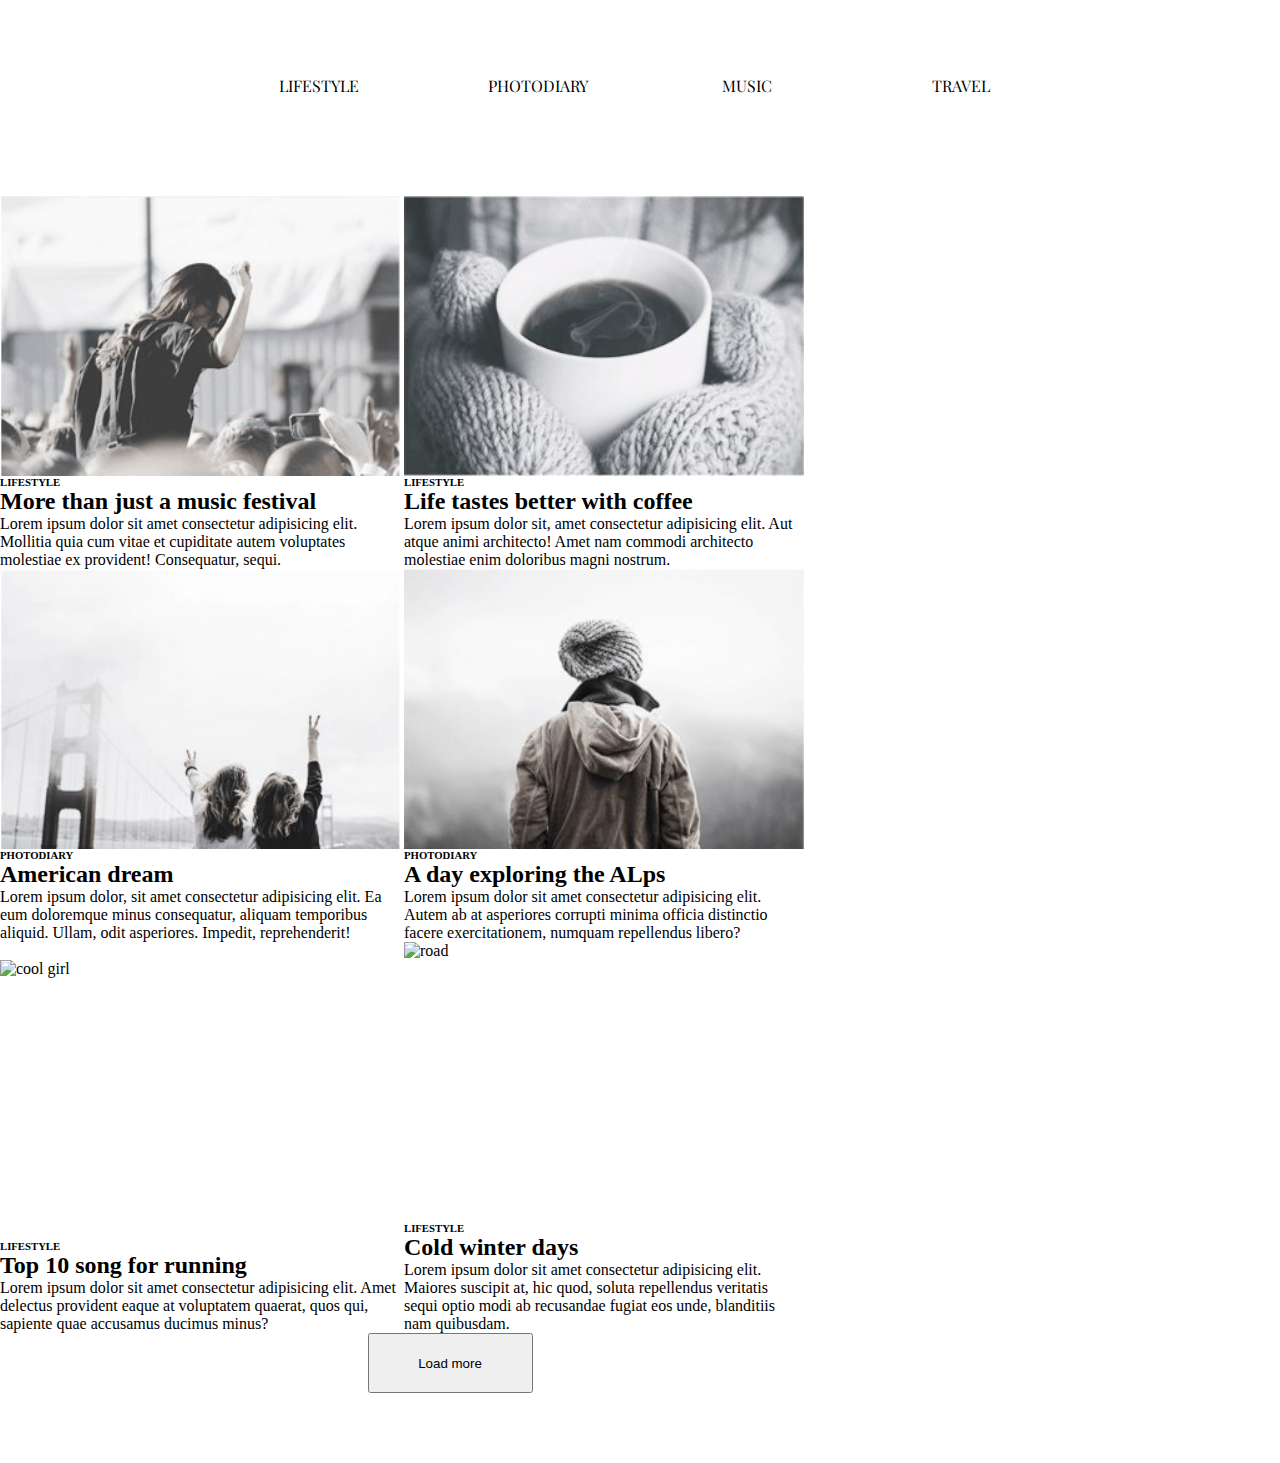
==== dz2/index.html @ 28d7f6c9 "add hw1" ====
<!DOCTYPE html>
<html lang="en">
<head>
    <meta charset="UTF-8">
    <meta name="viewport" content="width=device-width, initial-scale=1.0">
    <meta http-equiv="X-UA-Compatible" content="ie=edge">
    <title>Dz2</title>
    <link rel="stylesheet" href="./css/style.css">
</head>
<body>

    
<header class="header">
   <nav class="menu">   
    <ul class="site-navigation">
        <li class="menu-item"><a href="#">Lifestyle</a></li>
        <li class="menu-item"><a href="#">Photodiary</a></li>
        <li class="menu-item"><a href="#">Music</a></li>
        <li class="menu-item"><a href="#">Travel</a></li>
    </ul>
    </nav>
</header>

<main>   

<article>


    <img src="./img/1.jpeg" alt="pretty girl">

    <h6>LIFESTYLE</h6>

    <h2>More than just a music festival</h2>

    <p>Lorem ipsum dolor sit amet consectetur adipisicing elit. Mollitia quia cum vitae et cupiditate autem voluptates molestiae ex provident! Consequatur, sequi.</p>

</article>

<article>
    <div class="conteiner1">
        <img src="./img/2.jpeg" alt="hot tea">
        <h6>LIFESTYLE</h6>
        <h2>Life tastes better with coffee</h2>
        <p>Lorem ipsum dolor sit, amet consectetur adipisicing elit. Aut atque animi architecto! Amet nam commodi architecto molestiae enim doloribus magni nostrum.</p>
    </div>
</article>

<article>
    <div class="conteiner1">
        <img src="./img/3.jpeg" alt="bridge">
        <h6>PHOTODIARY</h6>
        <h2>American dream</h2>
        <p>Lorem ipsum dolor, sit amet consectetur adipisicing elit. Ea eum doloremque minus consequatur, aliquam temporibus aliquid. Ullam, odit asperiores. Impedit, reprehenderit!</p>
    </div>
</article>
<article>
    <div class="conteiner1">
        <img src="./img/4.jpeg" alt="cool boy">
        <h6>PHOTODIARY</h6>
        <h2>A day exploring the ALps</h2>
        <p>Lorem ipsum dolor sit amet consectetur adipisicing elit. Autem ab at asperiores corrupti minima officia distinctio facere exercitationem, numquam repellendus libero?</p>
    </div>
</article>
<article>
    <div class="conteiner1">  
        <img src="" alt="cool girl">
        <h6>LIFESTYLE</h6>
        <h2>Top 10 song for running</h2>
        <p>Lorem ipsum dolor sit amet consectetur adipisicing elit. Amet delectus provident eaque at voluptatem quaerat, quos qui, sapiente quae accusamus ducimus minus?</p>

    </div>
</article>
<article>
    <div class="conteiner1">
        <img src="" alt="road">
        <h6>LIFESTYLE</h6>
        <h2>Cold winter days</h2>
        <p>Lorem ipsum dolor sit amet consectetur adipisicing elit. Maiores suscipit at, hic quod, soluta repellendus veritatis sequi optio modi ab recusandae fugiat eos unde, blanditiis nam quibusdam.</p>
    </div>
</article>
<div class="conteiner-btn">
    <button class="btn">Load more</button>
</div>

</main>
</body>
</html>
---- dz2/css/style.css ----
@import "reset.css";
@import url('https://fonts.googleapis.com/css?family=Playfair+Display:400,700,900');
@import "navigate.css";
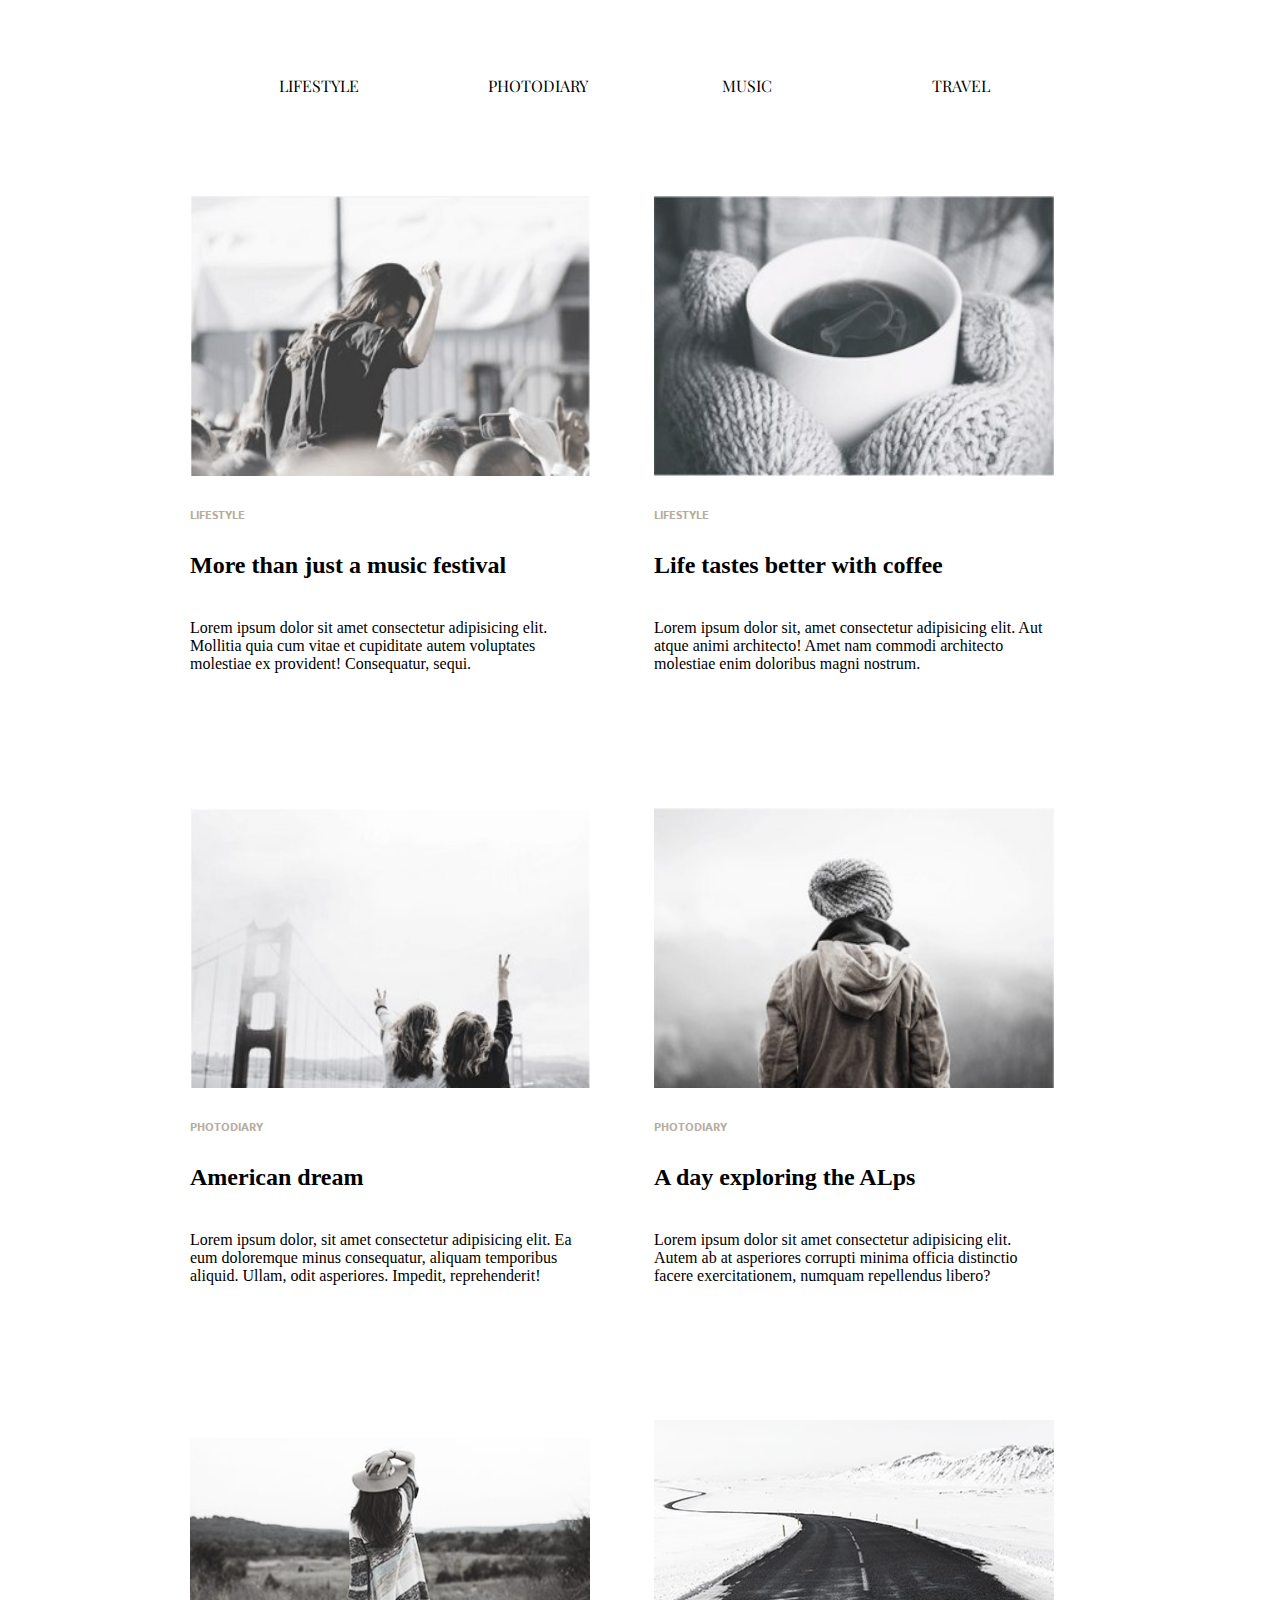
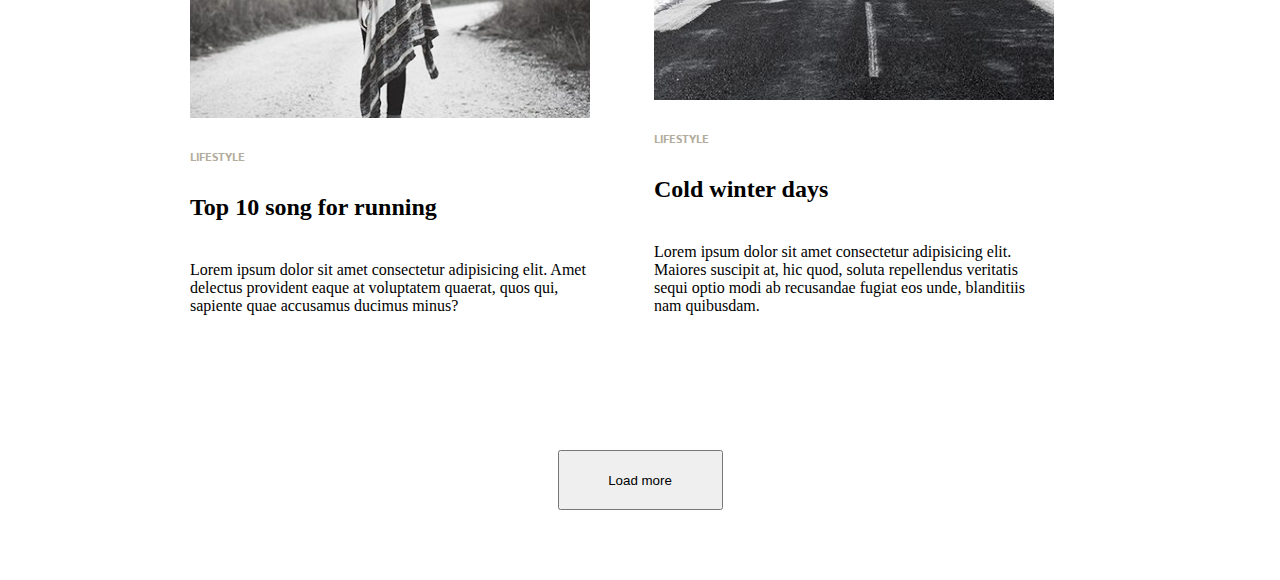
==== commit c8347a29: "first commit" ====
--- a/dz2/index.html
+++ b/dz2/index.html
@@ -8,7 +8,6 @@
     <link rel="stylesheet" href="./css/style.css">
 </head>
 <body>
-
     
 <header class="header">
    <nav class="menu">   
@@ -24,16 +23,12 @@
 <main>   
 
 <article>
-
-
+    <div class="conteiner1">
     <img src="./img/1.jpeg" alt="pretty girl">
-
     <h6>LIFESTYLE</h6>
-
     <h2>More than just a music festival</h2>
-
     <p>Lorem ipsum dolor sit amet consectetur adipisicing elit. Mollitia quia cum vitae et cupiditate autem voluptates molestiae ex provident! Consequatur, sequi.</p>
-
+    </div>
 </article>
 
 <article>
@@ -63,7 +58,7 @@
 </article>
 <article>
     <div class="conteiner1">  
-        <img src="" alt="cool girl">
+        <img src="./img/5.jpeg" alt="cool girl">
         <h6>LIFESTYLE</h6>
         <h2>Top 10 song for running</h2>
         <p>Lorem ipsum dolor sit amet consectetur adipisicing elit. Amet delectus provident eaque at voluptatem quaerat, quos qui, sapiente quae accusamus ducimus minus?</p>
@@ -72,7 +67,7 @@
 </article>
 <article>
     <div class="conteiner1">
-        <img src="" alt="road">
+        <img src="./img/6.jpeg" alt="road">
         <h6>LIFESTYLE</h6>
         <h2>Cold winter days</h2>
         <p>Lorem ipsum dolor sit amet consectetur adipisicing elit. Maiores suscipit at, hic quod, soluta repellendus veritatis sequi optio modi ab recusandae fugiat eos unde, blanditiis nam quibusdam.</p>
--- a/dz2/css/style.css
+++ b/dz2/css/style.css
@@ -1,3 +1,4 @@
 @import "reset.css";
 @import url('https://fonts.googleapis.com/css?family=Playfair+Display:400,700,900');
+@import url('https://fonts.googleapis.com/css?family=Ubuntu:300,400');
 @import "navigate.css";
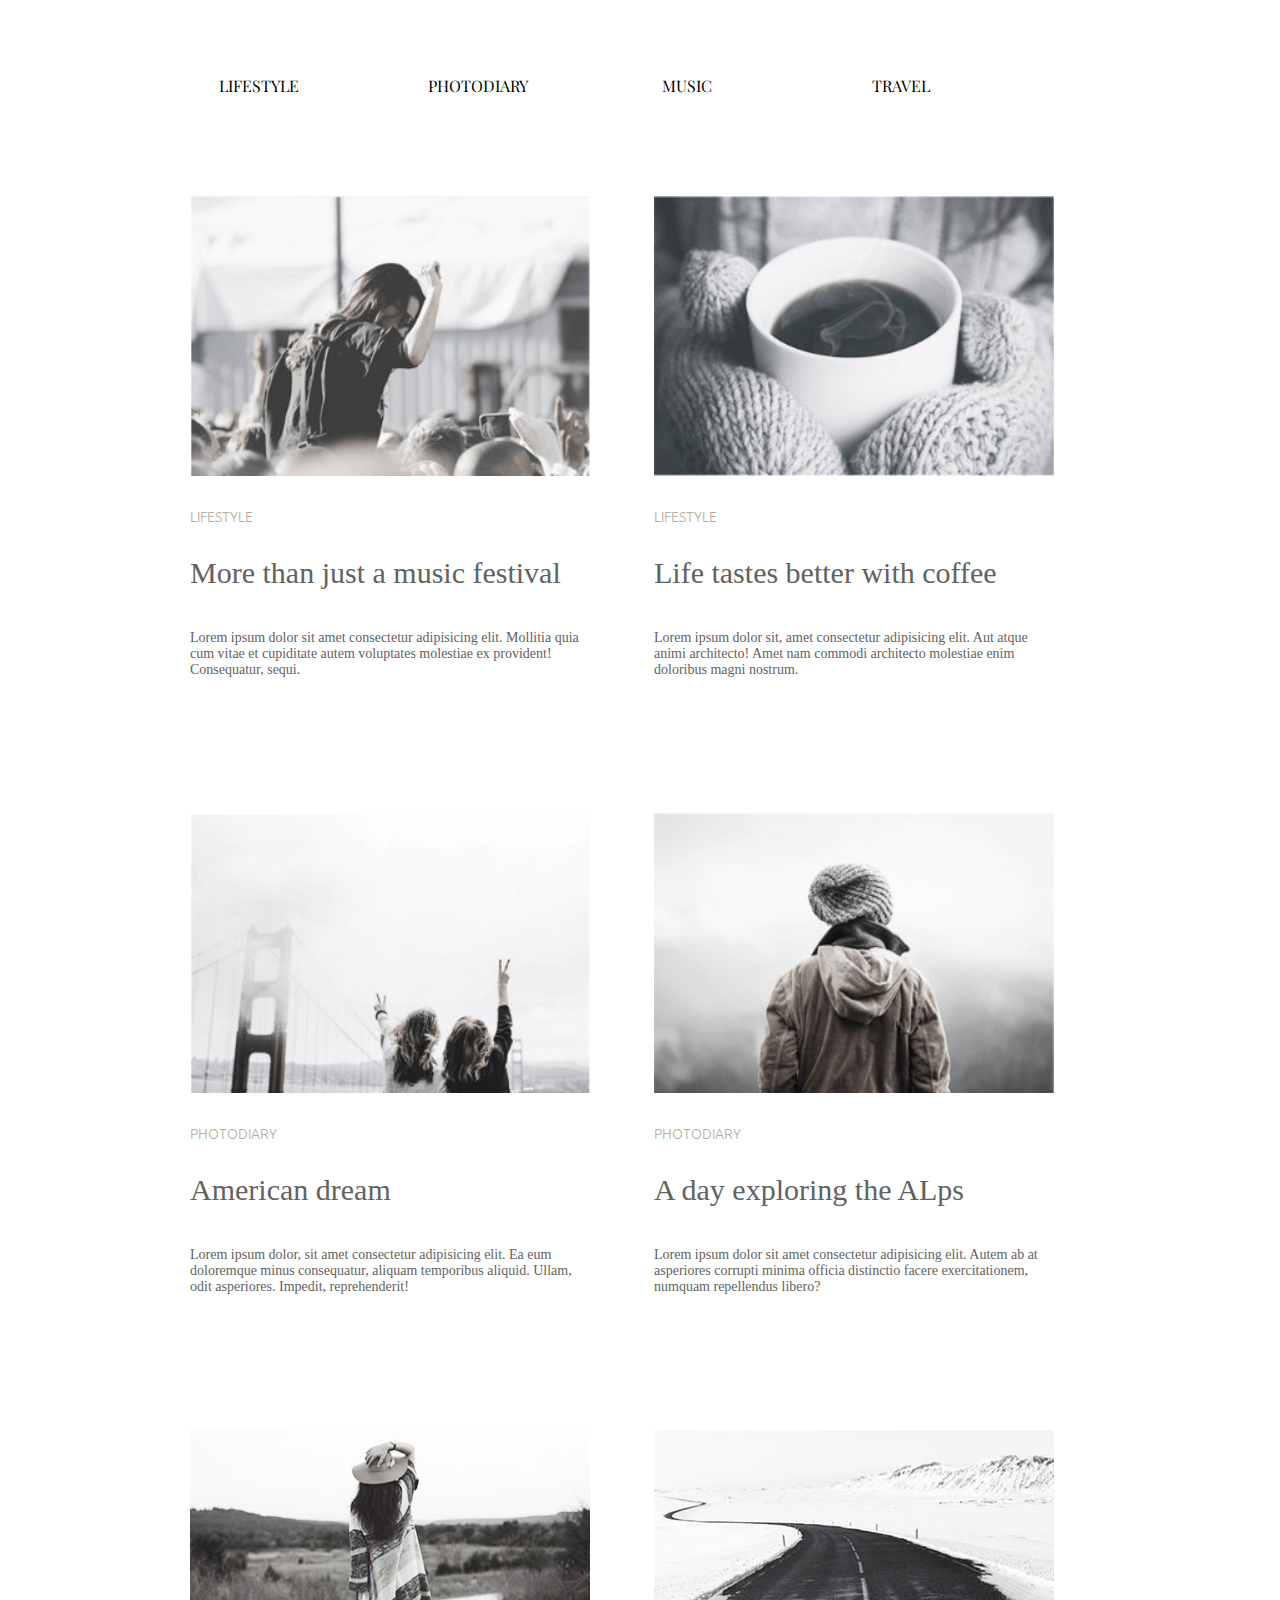
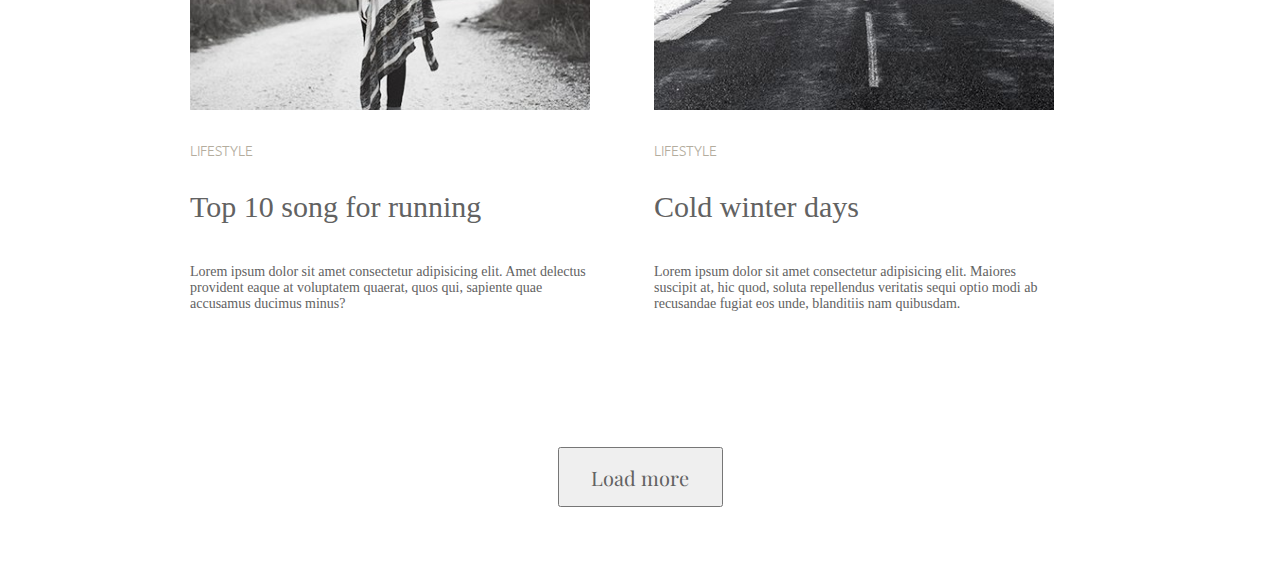
==== commit ada26943: "n add dz2" ====
--- a/dz2/index.html
+++ b/dz2/index.html
@@ -12,10 +12,10 @@
 <header class="header">
    <nav class="menu">   
     <ul class="site-navigation">
-        <li class="menu-item"><a href="#">Lifestyle</a></li>
-        <li class="menu-item"><a href="#">Photodiary</a></li>
-        <li class="menu-item"><a href="#">Music</a></li>
-        <li class="menu-item"><a href="#">Travel</a></li>
+        <li class="menu_site"><a class="menu-item" href="#">LIFESTYLE</a></li>
+        <li class="menu_site"><a class="menu-item" href="#">Photodiary</a></li>
+        <li class="menu_site"><a class="menu-item" href="#">Music</a></li>
+        <li class="menu_site"><a class="menu-item" href="#">Travel</a></li>
     </ul>
     </nav>
 </header>
